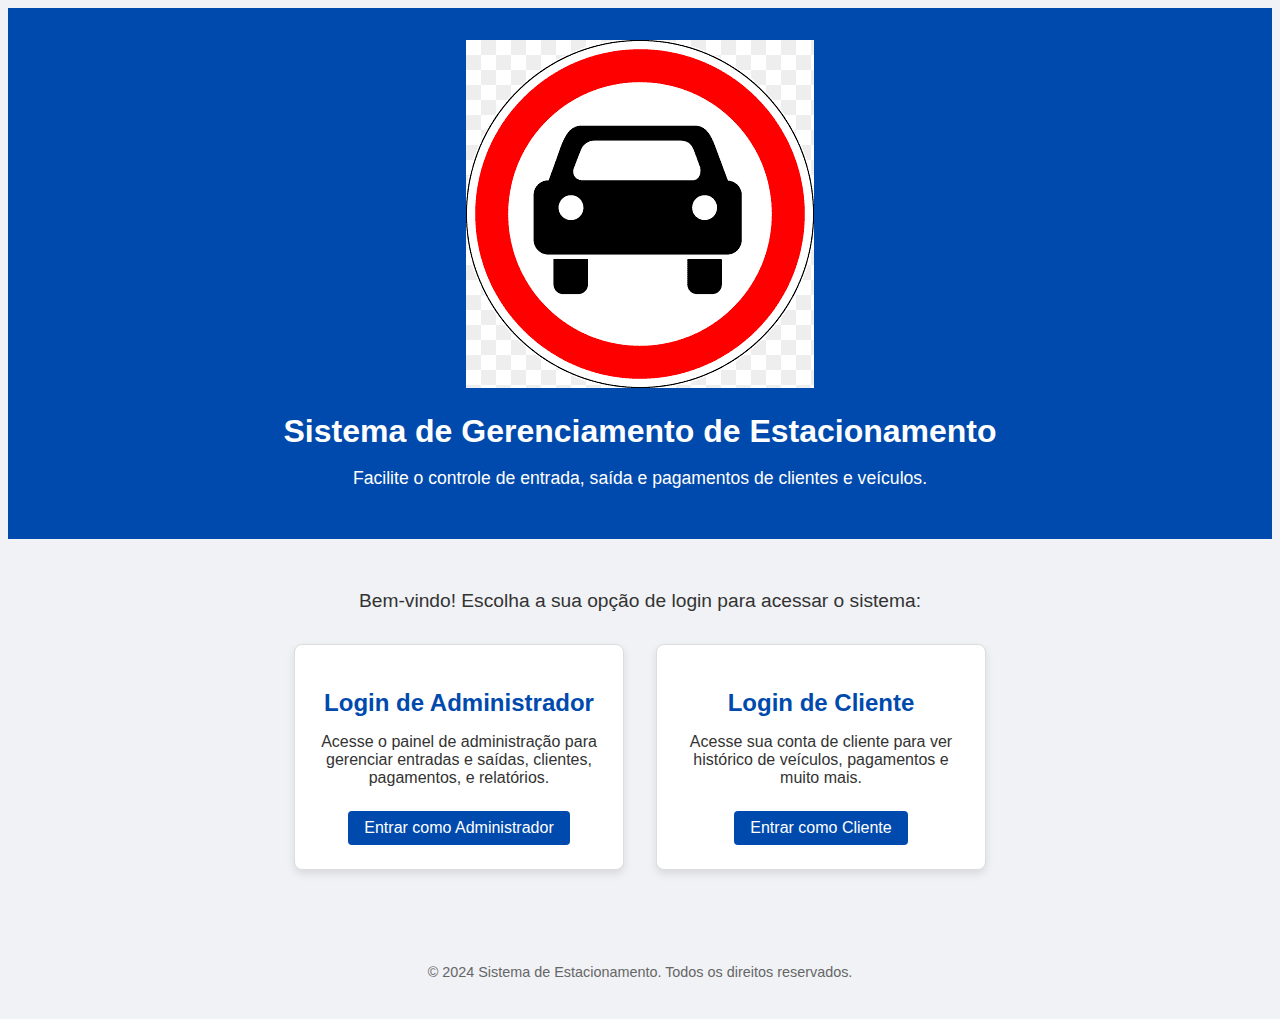
==== index.html @ 13756b70 "Realizado atualização da estrutura do site" ====
<!DOCTYPE html>
<html lang="pt-BR">
<head>
    <meta charset="UTF-8">
    <meta name="viewport" content="width=device-width, initial-scale=1.0">
    <title>Bem-vindo ao Sistema de Estacionamento</title>
    <link rel="stylesheet" href="assets/css/style.css">
</head>
<body>
    <header>
        <div>
            <img src="assets/img/logo.png">
        </div>
        <h1>Sistema de Gerenciamento de Estacionamento</h1>
        <p>Facilite o controle de entrada, saída e pagamentos de clientes e veículos.</p>
    </header>

    <main class="container">
        <section class="intro">
            <p>Bem-vindo! Escolha a sua opção de login para acessar o sistema:</p>
        </section>

        <section class="login-options">
            <div class="login-box">
                <h2>Login de Administrador</h2>
                <p>Acesse o painel de administração para gerenciar entradas e saídas, clientes, pagamentos, e relatórios.</p>
                <a href="pages/login.html" class="btn">Entrar como Administrador</a>
            </div>
            <div class="login-box">
                <h2>Login de Cliente</h2>
                <p>Acesse sua conta de cliente para ver histórico de veículos, pagamentos e muito mais.</p>
                <a href="pages/cliente/login.html" class="btn">Entrar como Cliente</a>
            </div>
        </section>
    </main>

    <footer>
        <p>&copy; 2024 Sistema de Estacionamento. Todos os direitos reservados.</p>
    </footer>
</body>
</html>
---- assets/css/style.css ----
/* Estilos para index.html - Adicione ao style.css ou crie um index.css */

body {
    font-family: Arial, sans-serif;
    background-color: #f0f2f5;
    color: #333;
}

header {
    background-color: #004aad;
    color: white;
    padding: 2rem;
    text-align: center;
}

header h1 {
    font-size: 2rem;
    margin-bottom: 0.5rem;
}

header p {
    font-size: 1.1rem;
}

.container {
    display: flex;
    flex-direction: column;
    align-items: center;
    padding: 2rem 0;
}

.intro p {
    font-size: 1.2rem;
    margin-bottom: 2rem;
}

.login-options {
    display: flex;
    gap: 2rem;
}

.login-box {
    background-color: #ffffff;
    border: 1px solid #ddd;
    padding: 1.5rem;
    border-radius: 8px;
    width: 280px;
    text-align: center;
    box-shadow: 0 4px 8px rgba(0, 0, 0, 0.1);
}

.login-box h2 {
    font-size: 1.5rem;
    color: #004aad;
    margin-bottom: 1rem;
}

.login-box p {
    font-size: 1rem;
    margin-bottom: 1.5rem;
}

.btn {
    display: inline-block;
    padding: 0.5rem 1rem;
    background-color: #004aad;
    color: white;
    text-decoration: none;
    border-radius: 4px;
}

.btn:hover {
    background-color: #00367a;
}

footer {
    background-color: #f0f2f5;
    color: #666;
    text-align: center;
    padding: 1rem;
    margin-top: 2rem;
    font-size: 0.9rem;
}
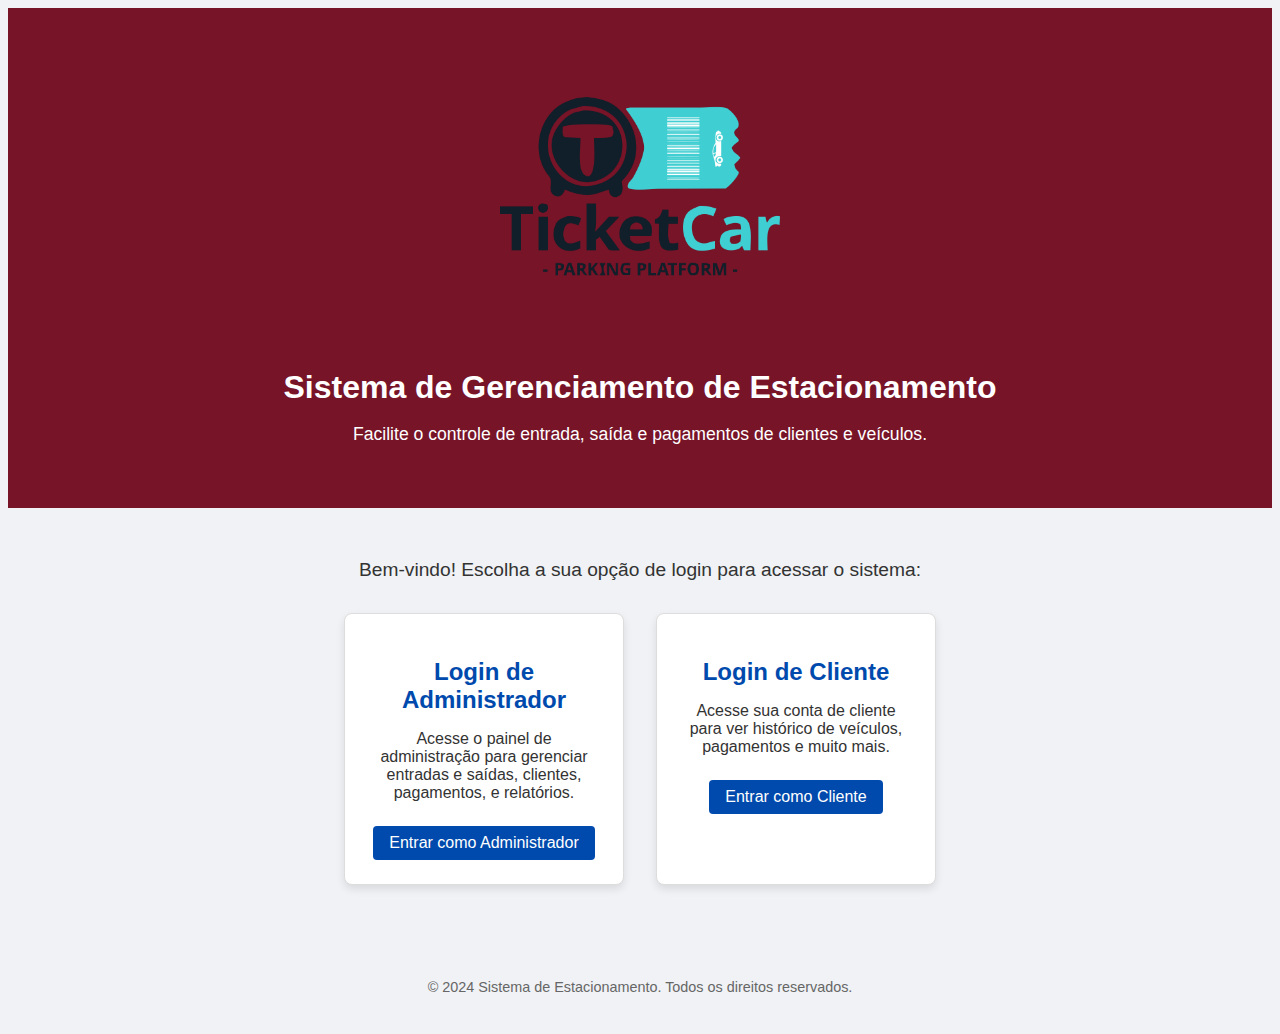
==== commit eaa714cc: "Atualizado pagina responsiva atualizado o header do index e style" ====
--- a/index.html
+++ b/index.html
@@ -8,8 +8,8 @@
 </head>
 <body>
     <header>
-        <div>
-            <img src="assets/img/logo.png">
+        <div class="logo_ticketcar">
+            <img src="assets/img/ticketcar-sem-fundo.png">
         </div>
         <h1>Sistema de Gerenciamento de Estacionamento</h1>
         <p>Facilite o controle de entrada, saída e pagamentos de clientes e veículos.</p>
@@ -38,4 +38,4 @@
         <p>&copy; 2024 Sistema de Estacionamento. Todos os direitos reservados.</p>
     </footer>
 </body>
-</html>
+</html>--- a/assets/css/style.css
+++ b/assets/css/style.css
@@ -1,4 +1,8 @@
 /* Estilos para index.html - Adicione ao style.css ou crie um index.css */
+* {
+    box-sizing: border-box;
+  }
+
 
 body {
     font-family: Arial, sans-serif;
@@ -7,9 +11,11 @@
 }
 
 header {
-    background-color: #004aad;
+    background-color: #771428;
     color: white;
-    padding: 2rem;
+    padding: 1rem;
+    width: 100%;
+    height: 500px;
     text-align: center;
 }
 
@@ -20,6 +26,11 @@
 
 header p {
     font-size: 1.1rem;
+}
+
+header div img{
+     width: 20rem;
+ 
 }
 
 .container {
@@ -81,3 +92,11 @@
     margin-top: 2rem;
     font-size: 0.9rem;
 }
+
+@media screen and (max-width: 1020px){
+    
+    .login-options{
+        flex-direction: column-reverse;
+    }
+}
+
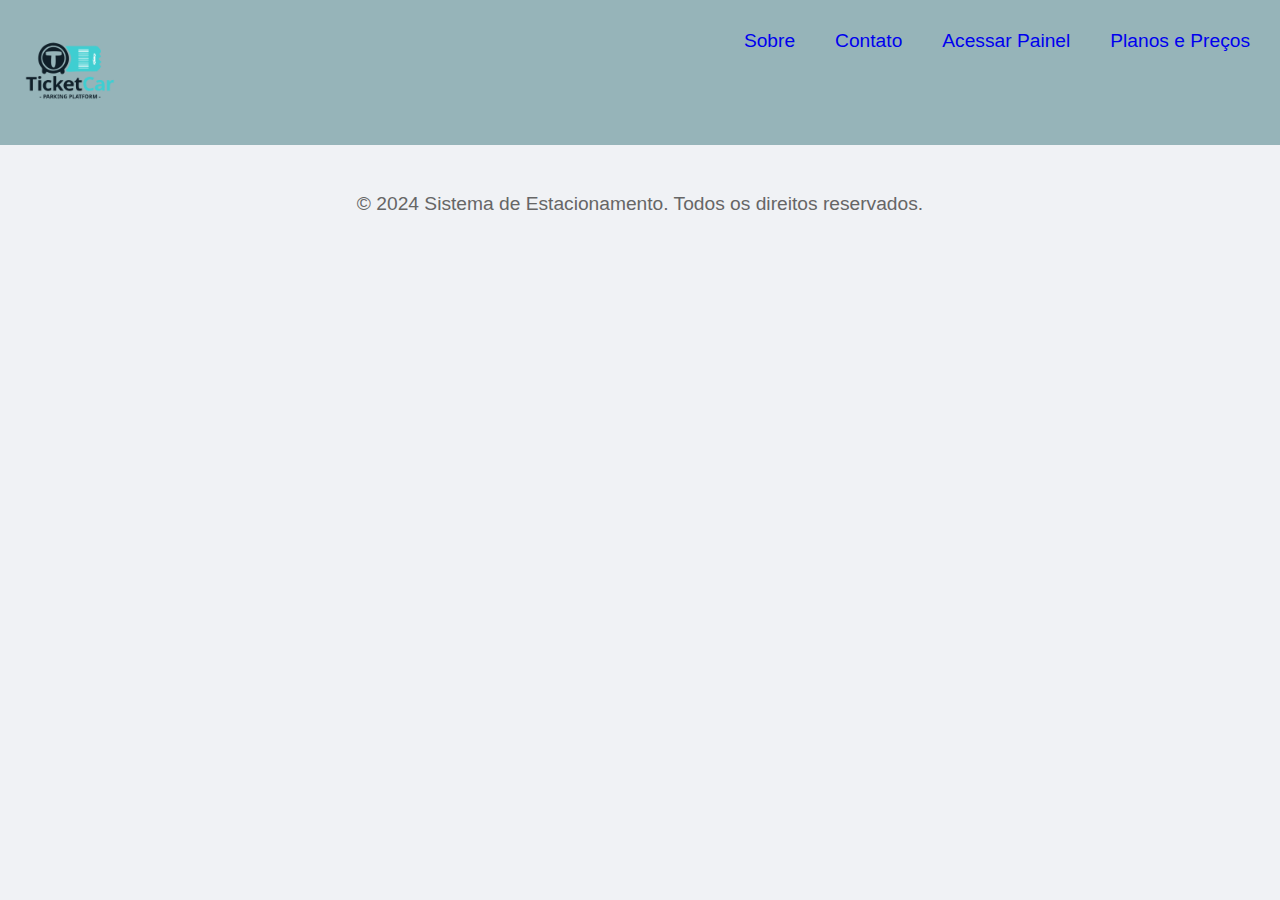
==== commit 2bfc5776: "Adicionado uma pagina principal e modificado o index" ====
--- a/index.html
+++ b/index.html
@@ -4,35 +4,35 @@
     <meta charset="UTF-8">
     <meta name="viewport" content="width=device-width, initial-scale=1.0">
     <title>Bem-vindo ao Sistema de Estacionamento</title>
+    <link rel="icon" type="image/x-icon" href="assets/img/ticketcar-fundo-favicon.ico">
     <link rel="stylesheet" href="assets/css/style.css">
 </head>
 <body>
-    <header>
-        <div class="logo_ticketcar">
-            <img src="assets/img/ticketcar-sem-fundo.png">
-        </div>
-        <h1>Sistema de Gerenciamento de Estacionamento</h1>
-        <p>Facilite o controle de entrada, saída e pagamentos de clientes e veículos.</p>
+    <header class="header">
+        <a href="/">
+            <img class="logo" src="assets/img/ticketcar-sem-fundo.png" alt="Logo do sistema TicketCar">
+        </a>
+        
+        <nav>
+            <ul class="menu">
+                <li><a href="/">Sobre</a>             
+                </li>
+                <li><a href="/">Contato</a>
+                </li>
+                <li><a href="/">Acessar Painel</a>                    
+                </li>
+                <li><a href="/">Planos e Preços</a>                    
+                </li>
+            </ul>
+        </nav>
+     
     </header>
 
-    <main class="container">
-        <section class="intro">
-            <p>Bem-vindo! Escolha a sua opção de login para acessar o sistema:</p>
-        </section>
+    <section>
 
-        <section class="login-options">
-            <div class="login-box">
-                <h2>Login de Administrador</h2>
-                <p>Acesse o painel de administração para gerenciar entradas e saídas, clientes, pagamentos, e relatórios.</p>
-                <a href="pages/login.html" class="btn">Entrar como Administrador</a>
-            </div>
-            <div class="login-box">
-                <h2>Login de Cliente</h2>
-                <p>Acesse sua conta de cliente para ver histórico de veículos, pagamentos e muito mais.</p>
-                <a href="pages/cliente/login.html" class="btn">Entrar como Cliente</a>
-            </div>
-        </section>
-    </main>
+    </section>
+
+    
 
     <footer>
         <p>&copy; 2024 Sistema de Estacionamento. Todos os direitos reservados.</p>
--- a/assets/css/style.css
+++ b/assets/css/style.css
@@ -1,6 +1,16 @@
 /* Estilos para index.html - Adicione ao style.css ou crie um index.css */
 * {
     box-sizing: border-box;
+  }
+  body, ul, li, p{
+    margin: 0px;
+    padding: 0px;
+    list-style: none;
+    font-size: 1.2rem;
+  }
+
+  a{
+    text-decoration: none;
   }
 
 
@@ -10,29 +20,44 @@
     color: #333;
 }
 
-header {
-    background-color: #771428;
-    color: white;
-    padding: 1rem;
-    width: 100%;
-    height: 500px;
+/*Configuração do topo do site */
+.logo{
+    width: 100px;
+    height: auto; /* Mantém a proporção da imagem */
+    
+}
+.header {
+    display: flex;
+    flex-wrap: wrap;
+    justify-content: space-between;
+    padding: 20px;
     text-align: center;
+    grid-template-columns: 41vw 150px;
+    background-color : #96b4b9;
+        
+}
+.menu{
+    display: flex;
+}
+.menu li{
+    margin-left:20px;
+
+}
+.menu li a{
+    display: block;
+    padding: 10px;
+
 }
 
 header h1 {
     font-size: 2rem;
     margin-bottom: 0.5rem;
+    margin-top: -80px;
 }
 
 header p {
     font-size: 1.1rem;
 }
-
-header div img{
-     width: 20rem;
- 
-}
-
 .container {
     display: flex;
     flex-direction: column;
@@ -92,11 +117,3 @@
     margin-top: 2rem;
     font-size: 0.9rem;
 }
-
-@media screen and (max-width: 1020px){
-    
-    .login-options{
-        flex-direction: column-reverse;
-    }
-}
-
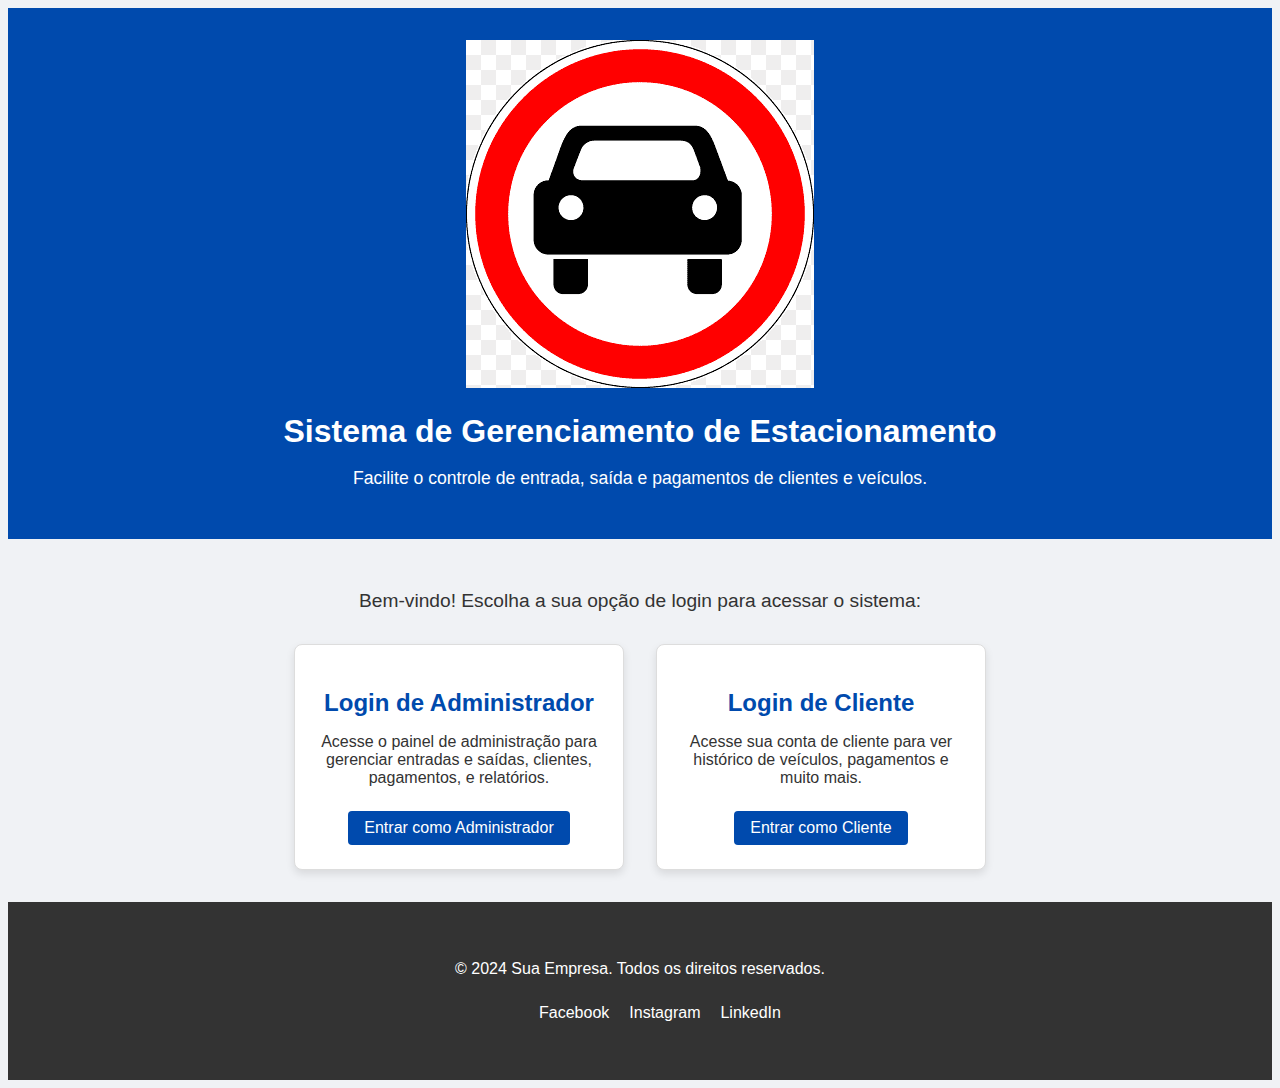
==== commit 56762be6: "Adicionado detalhes no FOOTER FACEBOKK,INSTAGRAM LINKEDIN" ====
--- a/index.html
+++ b/index.html
@@ -4,38 +4,46 @@
     <meta charset="UTF-8">
     <meta name="viewport" content="width=device-width, initial-scale=1.0">
     <title>Bem-vindo ao Sistema de Estacionamento</title>
-    <link rel="icon" type="image/x-icon" href="assets/img/ticketcar-fundo-favicon.ico">
     <link rel="stylesheet" href="assets/css/style.css">
 </head>
 <body>
-    <header class="header">
-        <a href="/">
-            <img class="logo" src="assets/img/ticketcar-sem-fundo.png" alt="Logo do sistema TicketCar">
-        </a>
-        
-        <nav>
-            <ul class="menu">
-                <li><a href="/">Sobre</a>             
-                </li>
-                <li><a href="/">Contato</a>
-                </li>
-                <li><a href="/">Acessar Painel</a>                    
-                </li>
-                <li><a href="/">Planos e Preços</a>                    
-                </li>
-            </ul>
-        </nav>
-     
+    <header>
+        <div>
+            <img src="assets/img/logo.png">
+        </div>
+        <h1>Sistema de Gerenciamento de Estacionamento</h1>
+        <p>Facilite o controle de entrada, saída e pagamentos de clientes e veículos.</p>
     </header>
 
-    <section>
+    <main class="container">
+        <section class="intro">
+            <p>Bem-vindo! Escolha a sua opção de login para acessar o sistema:</p>
+        </section>
 
-    </section>
-
-    
+        <section class="login-options">
+            <div class="login-box">
+                <h2>Login de Administrador</h2>
+                <p>Acesse o painel de administração para gerenciar entradas e saídas, clientes, pagamentos, e relatórios.</p>
+                <a href="pages/login.html" class="btn">Entrar como Administrador</a>
+            </div>
+            <div class="login-box">
+                <h2>Login de Cliente</h2>
+                <p>Acesse sua conta de cliente para ver histórico de veículos, pagamentos e muito mais.</p>
+                <a href="pages/cliente/login.html" class="btn">Entrar como Cliente</a>
+            </div>
+        </section>
+    </main>
 
     <footer>
-        <p>&copy; 2024 Sistema de Estacionamento. Todos os direitos reservados.</p>
+        <div class="container">
+            <p>&copy; 2024 Sua Empresa. Todos os direitos reservados.</p>
+            <ul>
+                <li><a href="#facebook">Facebook</a></li>
+                <li><a href="#instagram">Instagram</a></li>
+                <li><a href="#linkedin">LinkedIn</a></li>
+            </ul>
+        </div>
+
     </footer>
 </body>
-</html>+</html>
--- a/assets/css/style.css
+++ b/assets/css/style.css
@@ -1,18 +1,4 @@
 /* Estilos para index.html - Adicione ao style.css ou crie um index.css */
-* {
-    box-sizing: border-box;
-  }
-  body, ul, li, p{
-    margin: 0px;
-    padding: 0px;
-    list-style: none;
-    font-size: 1.2rem;
-  }
-
-  a{
-    text-decoration: none;
-  }
-
 
 body {
     font-family: Arial, sans-serif;
@@ -20,44 +6,22 @@
     color: #333;
 }
 
-/*Configuração do topo do site */
-.logo{
-    width: 100px;
-    height: auto; /* Mantém a proporção da imagem */
-    
-}
-.header {
-    display: flex;
-    flex-wrap: wrap;
-    justify-content: space-between;
-    padding: 20px;
+header {
+    background-color: #004aad;
+    color: white;
+    padding: 2rem;
     text-align: center;
-    grid-template-columns: 41vw 150px;
-    background-color : #96b4b9;
-        
-}
-.menu{
-    display: flex;
-}
-.menu li{
-    margin-left:20px;
-
-}
-.menu li a{
-    display: block;
-    padding: 10px;
-
 }
 
 header h1 {
     font-size: 2rem;
     margin-bottom: 0.5rem;
-    margin-top: -80px;
 }
 
 header p {
     font-size: 1.1rem;
 }
+
 .container {
     display: flex;
     flex-direction: column;
@@ -109,11 +73,25 @@
     background-color: #00367a;
 }
 
+/* Rodapé */
 footer {
-    background-color: #f0f2f5;
-    color: #666;
+    background-color: #333;
+    color: #fff;
+    padding: 10px 0;
     text-align: center;
-    padding: 1rem;
-    margin-top: 2rem;
-    font-size: 0.9rem;
 }
+footer ul {
+    list-style: none;
+    display: flex;
+    justify-content: center;
+    margin-top: 10px;
+}
+footer ul li {
+    margin: 0 10px;
+}
+footer ul li a {
+    color: #fff;
+    text-decoration: none;
+}
+
+/* Final Rodapé */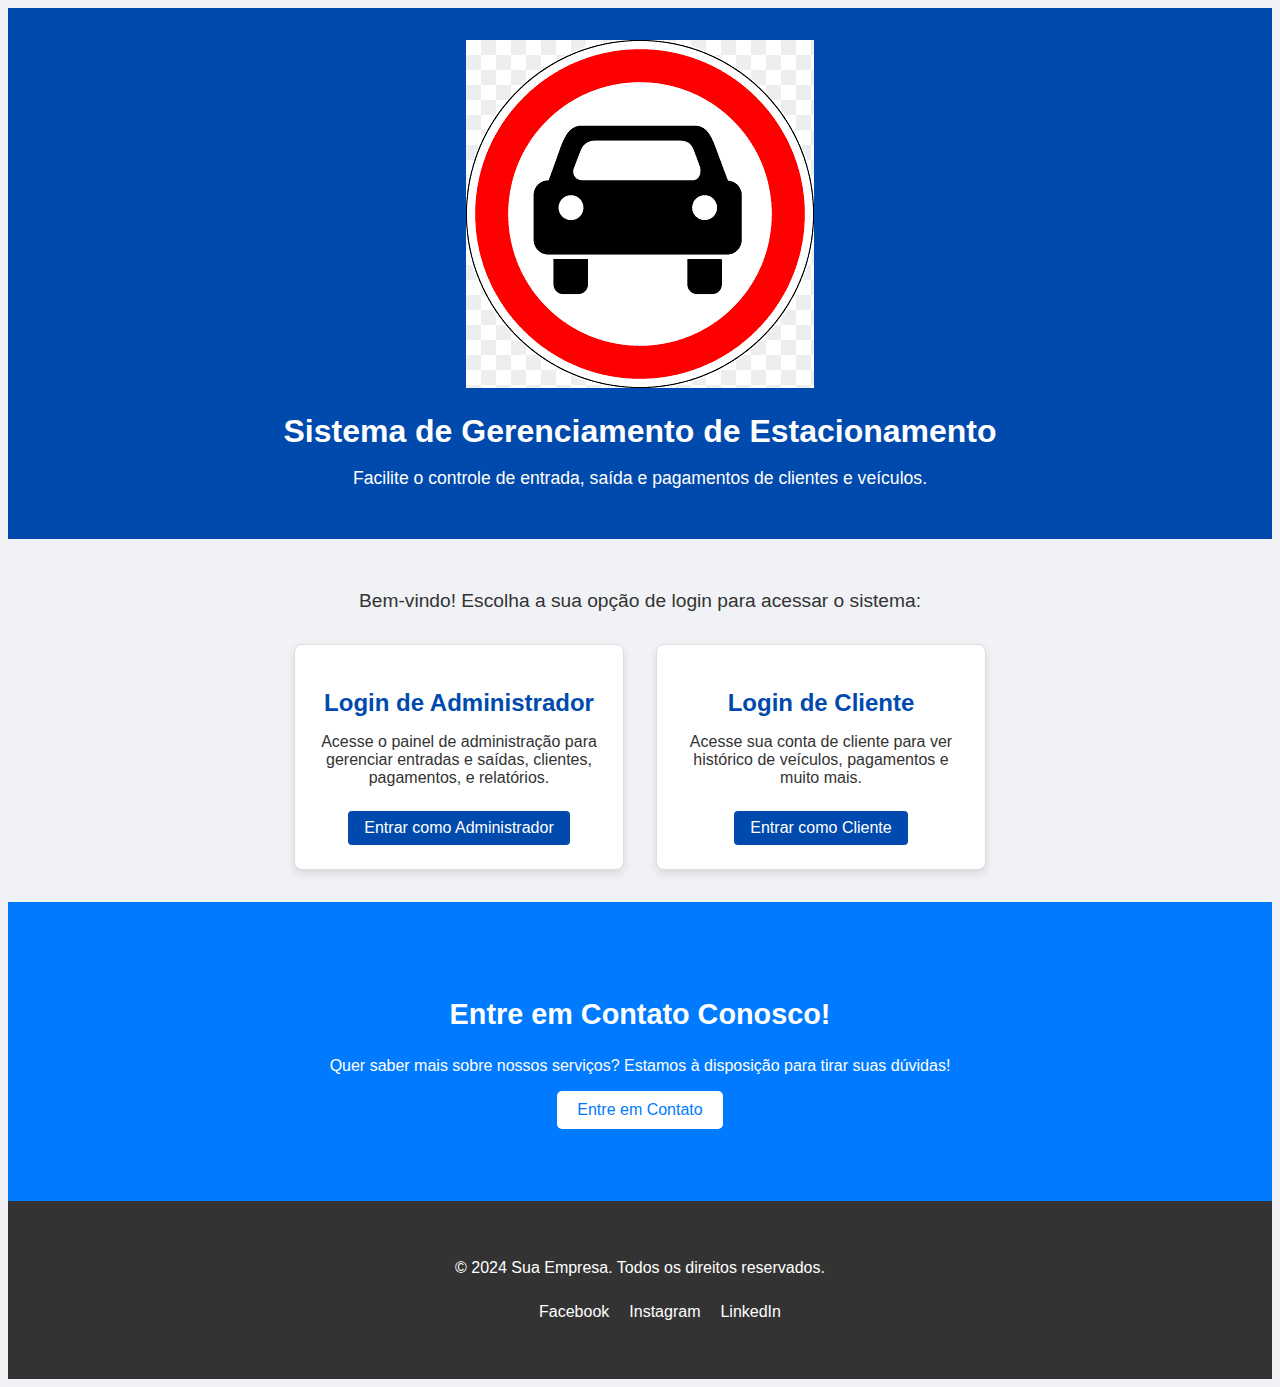
==== commit 0bc2c46c: "Adicionando o CTA" ====
--- a/index.html
+++ b/index.html
@@ -32,7 +32,16 @@
                 <a href="pages/cliente/login.html" class="btn">Entrar como Cliente</a>
             </div>
         </section>
+        <!-- Seção de Chamada para Ação -->
+ 
     </main>
+    <section id="cta" class="cta">
+        <div class="container">
+            <h2>Entre em Contato Conosco!</h2>
+            <p>Quer saber mais sobre nossos serviços? Estamos à disposição para tirar suas dúvidas!</p>
+            <a href="#" class="btn-secondary">Entre em Contato</a>
+        </div>
+    </section>
 
     <footer>
         <div class="container">
--- a/assets/css/style.css
+++ b/assets/css/style.css
@@ -72,6 +72,24 @@
 .btn:hover {
     background-color: #00367a;
 }
+/* Seção CTA */
+.cta {
+    background-color: #007bff;
+    color: #fff;
+    padding: 40px 20px;
+    text-align: center;
+}
+.cta h2 {
+    font-size: 1.8em;
+    margin-bottom: 10px;
+}
+.btn-secondary {
+    padding: 10px 20px;
+    color: #007bff;
+    background: #fff;
+    text-decoration: none;
+    border-radius: 5px;
+}
 
 /* Rodapé */
 footer {
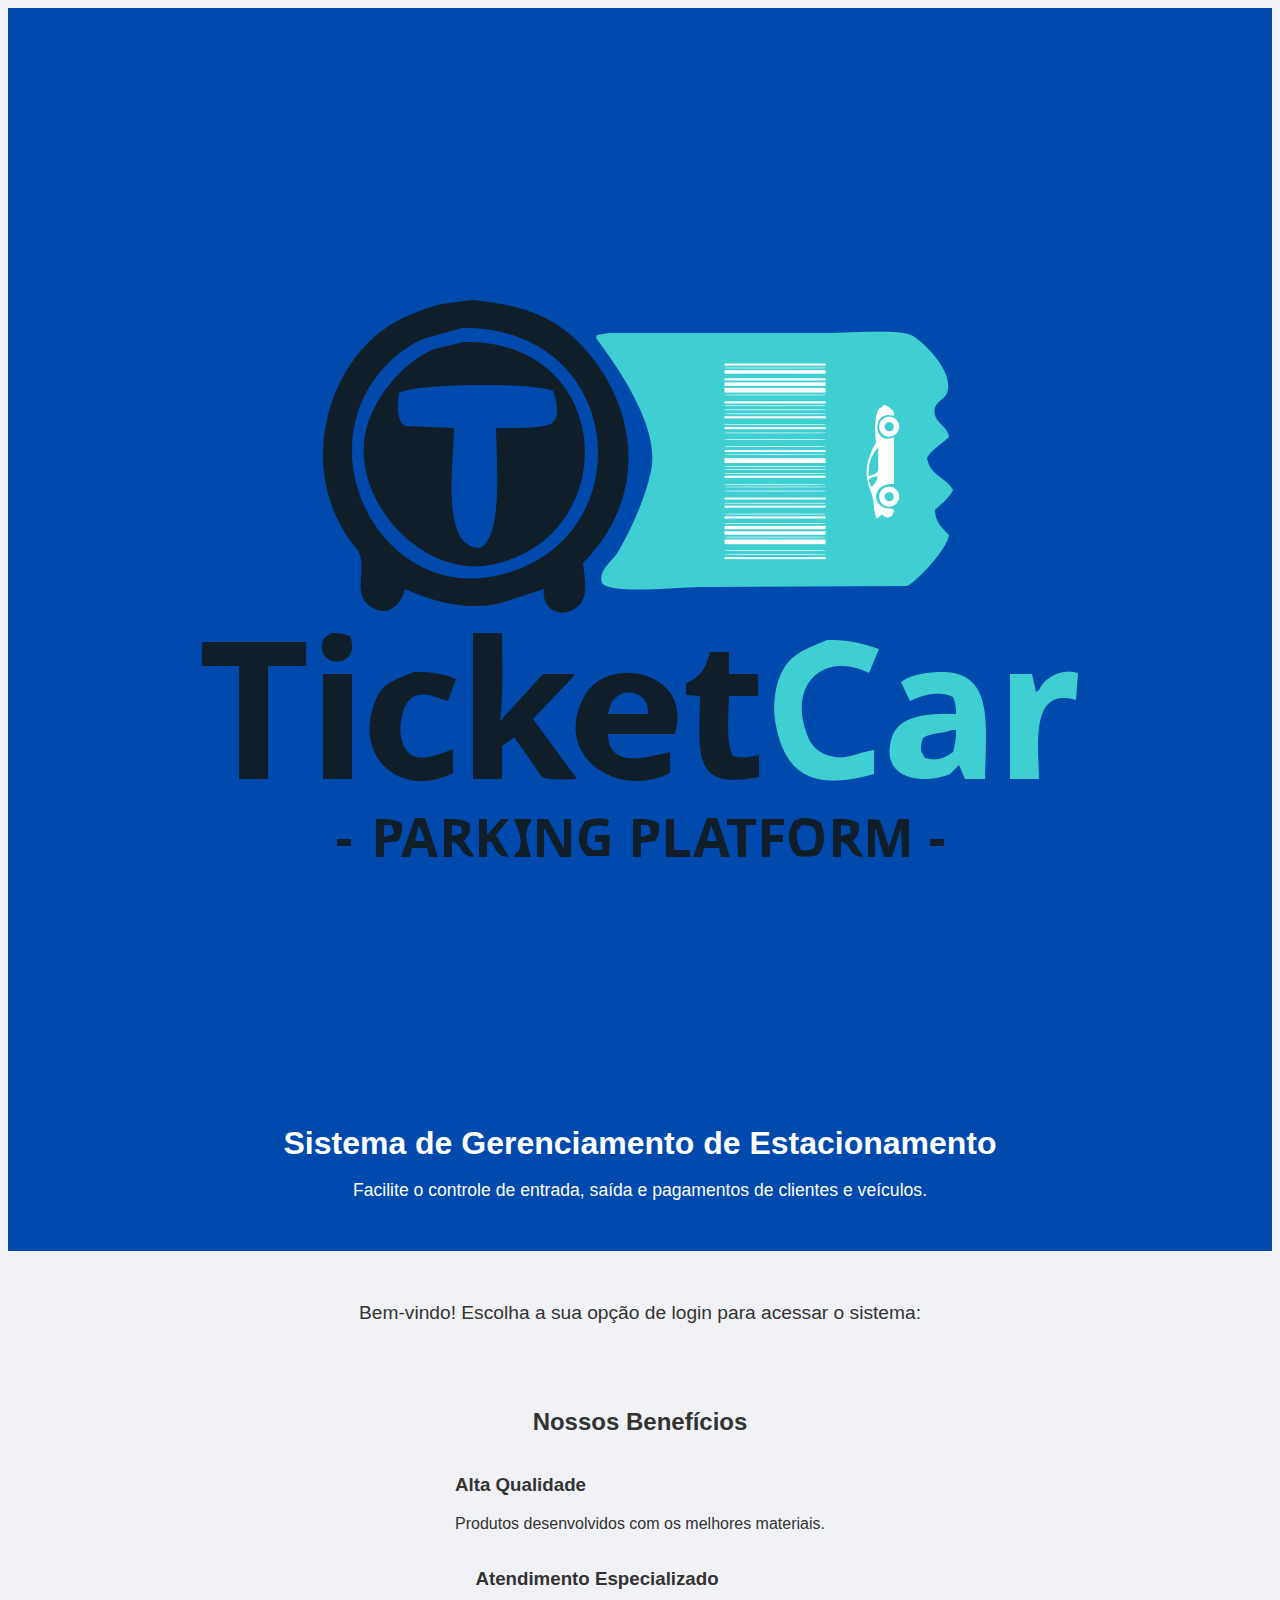
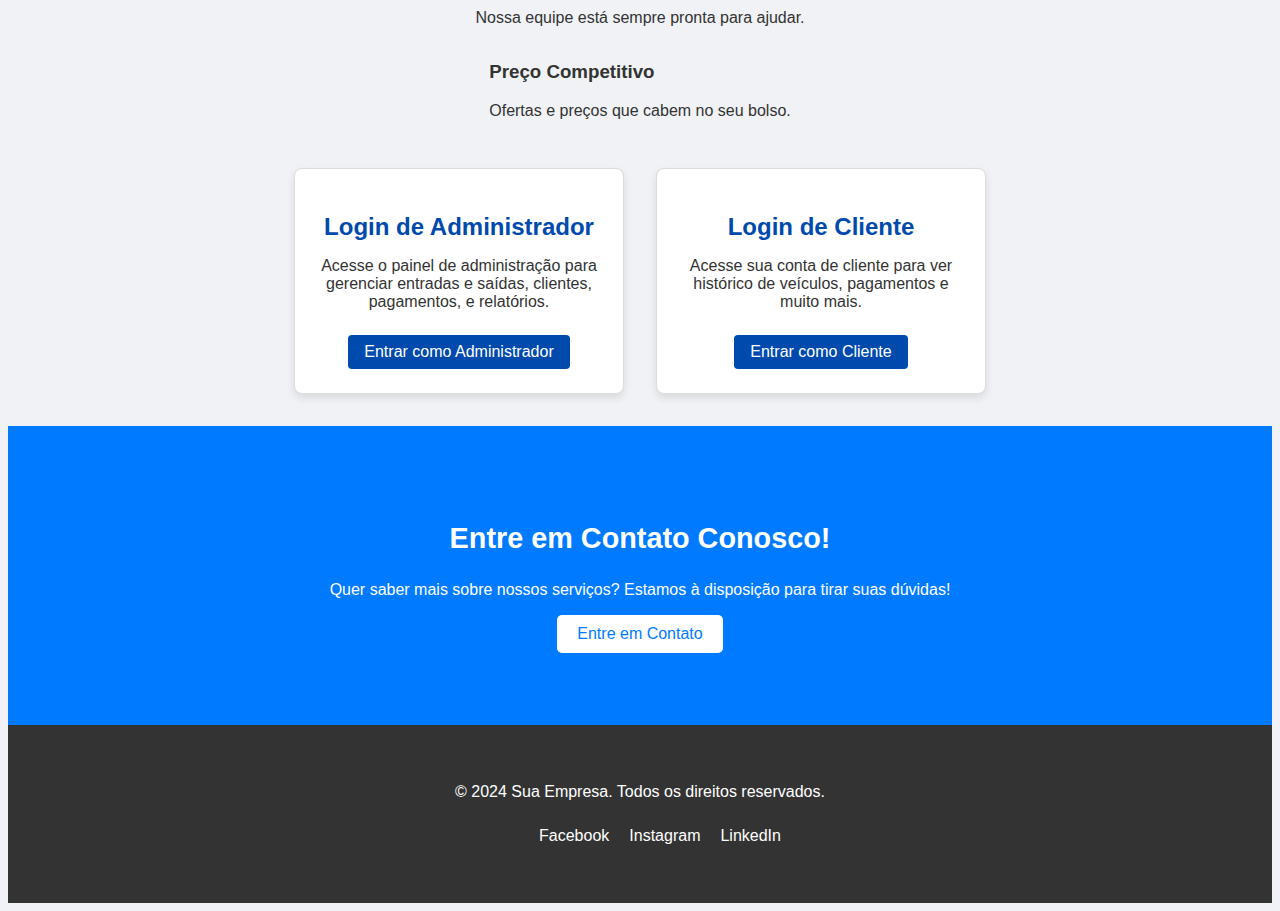
==== commit ba2ec77d: "Adicionando mudança das cores conforme a paleta de cores do ticketcar" ====
--- a/index.html
+++ b/index.html
@@ -8,8 +8,8 @@
 </head>
 <body>
     <header>
-        <div>
-            <img src="assets/img/logo.png">
+        <div class="container">
+            <img  class="logo-ticketcar" src="assets/img/ticketcar-sem-fundo.png">
         </div>
         <h1>Sistema de Gerenciamento de Estacionamento</h1>
         <p>Facilite o controle de entrada, saída e pagamentos de clientes e veículos.</p>
@@ -19,6 +19,25 @@
         <section class="intro">
             <p>Bem-vindo! Escolha a sua opção de login para acessar o sistema:</p>
         </section>
+
+        <!-- Seção de Benefícios ou Recursos -->
+    <section id="benefits" class="benefits">
+        <div class="container">
+            <h2>Nossos Benefícios</h2>
+            <div class="benefit-item">
+                <h3>Alta Qualidade</h3>
+                <p>Produtos desenvolvidos com os melhores materiais.</p>
+            </div>
+            <div class="benefit-item">
+                <h3>Atendimento Especializado</h3>
+                <p>Nossa equipe está sempre pronta para ajudar.</p>
+            </div>
+            <div class="benefit-item">
+                <h3>Preço Competitivo</h3>
+                <p>Ofertas e preços que cabem no seu bolso.</p>
+            </div>
+        </div>
+    </section>
 
         <section class="login-options">
             <div class="login-box">
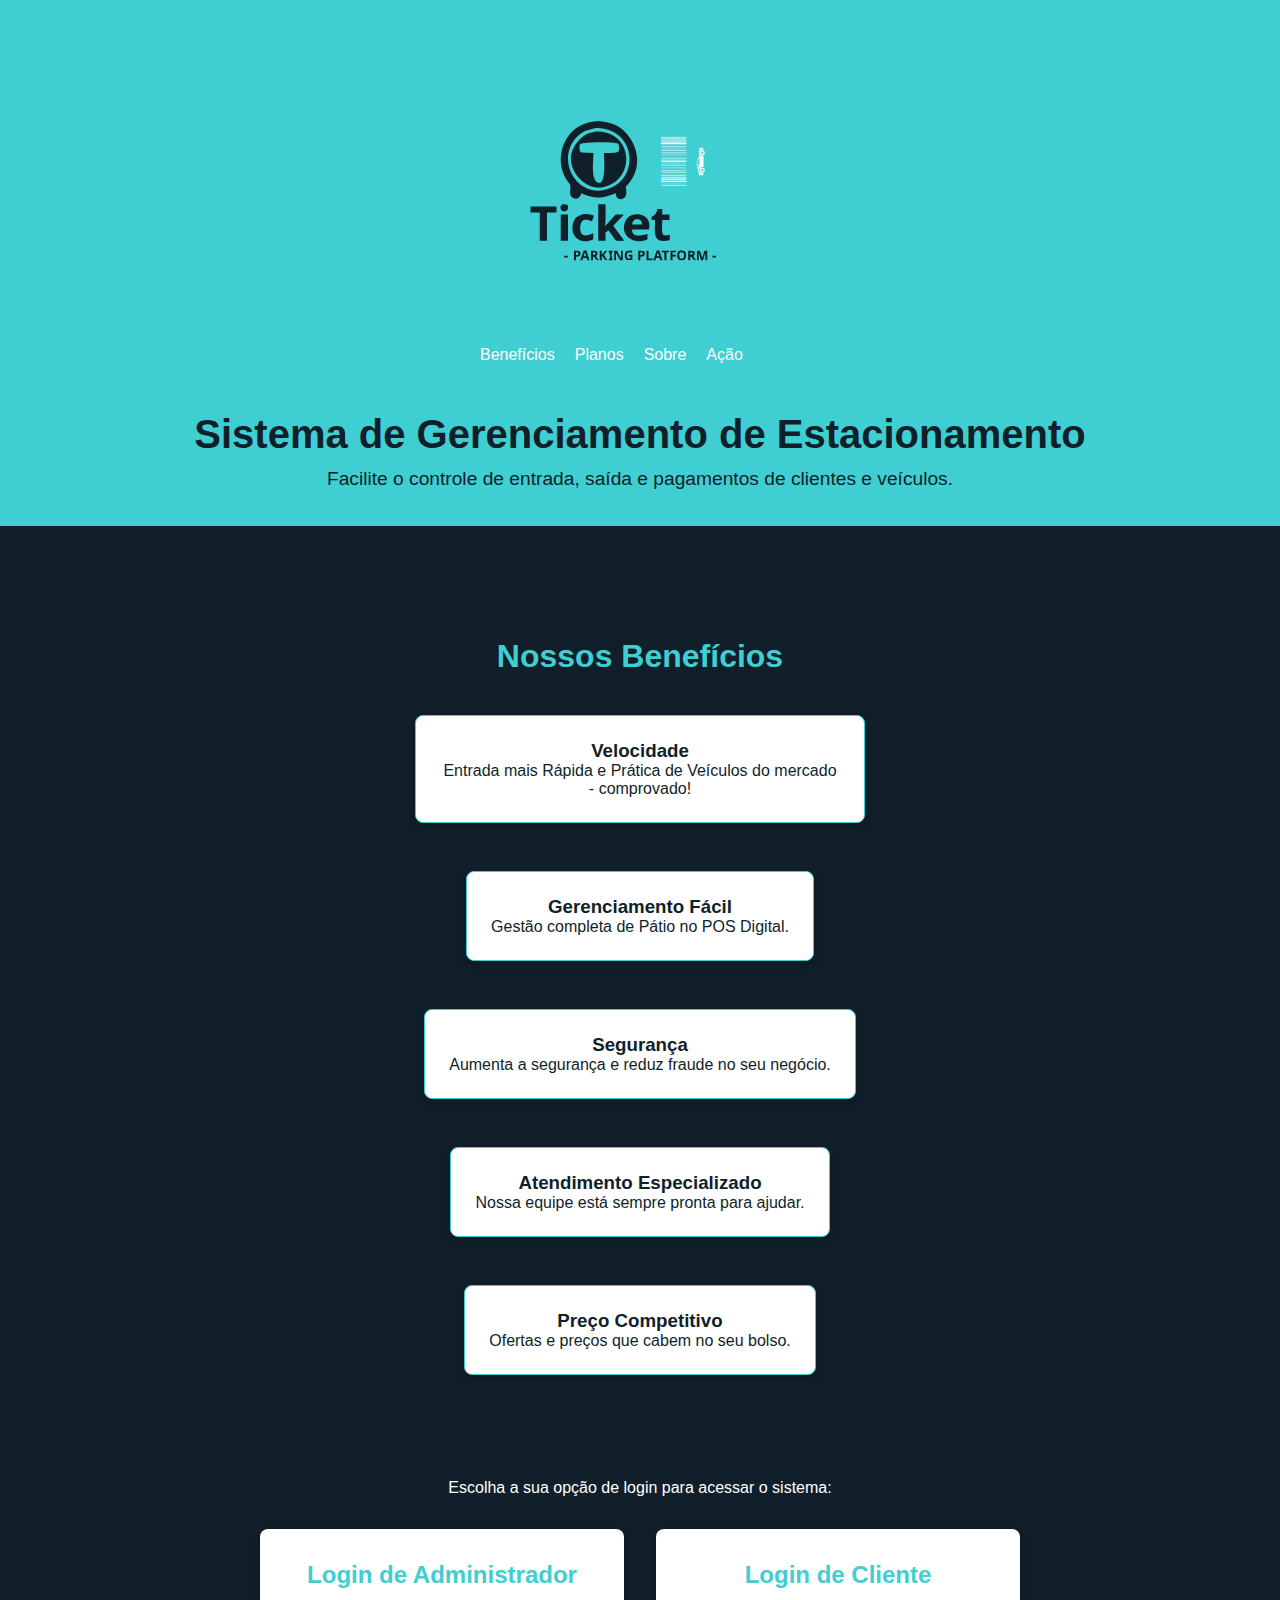
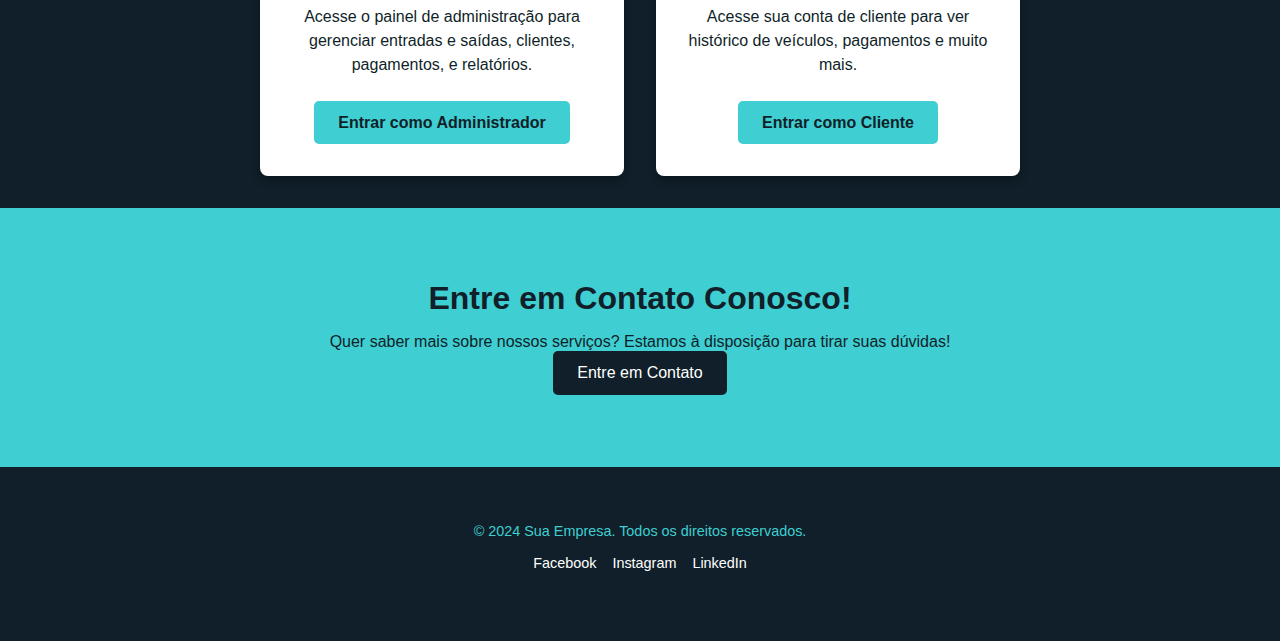
==== commit ea87ccd2: "Adicionando adicionando a sessão galeria, irei ajustar com JS" ====
--- a/index.html
+++ b/index.html
@@ -10,23 +10,36 @@
     <header>
         <div class="container">
             <img  class="logo-ticketcar" src="assets/img/ticketcar-sem-fundo.png">
+            <nav class="menu-acao">
+                <ul>
+                    <li><a href="#benefits">Benefícios</a></li>
+                    <li><a href="#planos">Planos</a></li>
+                    <li><a href="#about">Sobre</a></li>
+                    <li><a href="#cta">Ação</a></li>
+                </ul>
+            </nav>
         </div>
         <h1>Sistema de Gerenciamento de Estacionamento</h1>
         <p>Facilite o controle de entrada, saída e pagamentos de clientes e veículos.</p>
     </header>
 
-    <main class="container">
-        <section class="intro">
-            <p>Bem-vindo! Escolha a sua opção de login para acessar o sistema:</p>
-        </section>
+    <main class="container">    
 
         <!-- Seção de Benefícios ou Recursos -->
     <section id="benefits" class="benefits">
         <div class="container">
             <h2>Nossos Benefícios</h2>
             <div class="benefit-item">
-                <h3>Alta Qualidade</h3>
-                <p>Produtos desenvolvidos com os melhores materiais.</p>
+                <h3>Velocidade</h3>
+                <p>Entrada mais Rápida e Prática de Veículos do mercado - comprovado!</p>
+            </div>
+            <div class="benefit-item">
+                <h3>Gerenciamento Fácil</h3>
+                <p>Gestão completa de Pátio no POS Digital.</p>
+            </div>
+            <div class="benefit-item">
+                <h3>Segurança</h3>
+                <p>Aumenta a segurança e reduz fraude no seu negócio.</p>
             </div>
             <div class="benefit-item">
                 <h3>Atendimento Especializado</h3>
@@ -39,6 +52,33 @@
         </div>
     </section>
 
+    <section id="planos" class="planos">
+        <div class="galeria-planos">
+             <!-- Full-width images with number text -->
+  <div class="mySlides">
+    <div class="numbertext">1 / 6</div>
+      <img src="assets/img/mensalidade-um.png" style="width:100%">
+  </div>
+
+  <div class="mySlides">
+    <div class="numbertext">2 / 6</div>
+      <img src="public/img_5terre_wide.jpg" style="width:100%">
+  </div>
+
+  <div class="mySlides">
+    <div class="numbertext">3 / 6</div>
+      <img src="public/img_mountains_wide.jpg" style="width:100%">
+  </div>
+
+
+        </div>
+
+
+    </section>
+
+    <section class="intro">
+        <p>Escolha a sua opção de login para acessar o sistema:</p>
+    </section>
         <section class="login-options">
             <div class="login-box">
                 <h2>Login de Administrador</h2>
--- a/assets/css/style.css
+++ b/assets/css/style.css
@@ -1,115 +1,220 @@
-/* Estilos para index.html - Adicione ao style.css ou crie um index.css */
-
+/* Estilo Geral */
 body {
-    font-family: Arial, sans-serif;
-    background-color: #f0f2f5;
-    color: #333;
-}
-
+    font-family: 'Arial', sans-serif;
+    margin: 0;
+    padding: 0;
+    background-color: #101F29; /* Fundo principal */
+    color: #FFFFFF; /* Texto padrão */
+}
+
+h1, h2, h3, p {
+    margin: 0;
+    padding: 0;
+}
+
+/* Cabeçalho */
 header {
-    background-color: #004aad;
-    color: white;
-    padding: 2rem;
-    text-align: center;
+    background-color: #3FCED1; /* Fundo Turquesa */
+    text-align: center;
+    padding: 2rem 1rem;
+}
+
+header .logo-ticketcar {
+    max-width: 250px; /* Define um tamanho adequado para a logo */
+    margin-bottom: 1rem;
 }
 
 header h1 {
-    font-size: 2rem;
+    color: #101F29; /* Títulos escuros para contraste */
+    font-size: 2.5rem;
     margin-bottom: 0.5rem;
 }
 
 header p {
-    font-size: 1.1rem;
-}
-
+    font-size: 1.2rem;
+    line-height: 1.5;
+    color: #101F29; /* Texto escuro no cabeçalho */
+}
+header nav ul {
+    list-style: none;
+    display: flex;
+    width: 400px;
+}
+header nav ul li {
+    margin-left: 20px;
+}
+header nav ul li a {
+    color: #fff;
+    text-decoration: none;
+}
+
+/* Seção Central */
 .container {
+    max-width: 1200px;
+    margin: 0 auto;
+    padding: 2rem 1rem;
     display: flex;
     flex-direction: column;
     align-items: center;
-    padding: 2rem 0;
-}
-
-.intro p {
-    font-size: 1.2rem;
-    margin-bottom: 2rem;
-}
-
+}
+
+/* Opções de Login */
 .login-options {
     display: flex;
     gap: 2rem;
+    justify-content: center;
+    flex-wrap: wrap;
+    margin-top: 2rem;
 }
 
 .login-box {
-    background-color: #ffffff;
-    border: 1px solid #ddd;
-    padding: 1.5rem;
+    background-color: #FFFFFF; /* Caixa branca */
+    color: #101F29; /* Texto escuro */
     border-radius: 8px;
-    width: 280px;
-    text-align: center;
-    box-shadow: 0 4px 8px rgba(0, 0, 0, 0.1);
+    padding: 2rem;
+    width: 300px;
+    text-align: center;
+    box-shadow: 0 4px 10px rgba(0, 0, 0, 0.3);
+    transition: transform 0.3s ease, box-shadow 0.3s ease;
+}
+
+.login-box:hover {
+    transform: scale(1.03);
+    box-shadow: 0 6px 14px rgba(0, 0, 0, 0.4);
 }
 
 .login-box h2 {
     font-size: 1.5rem;
-    color: #004aad;
+    color: #3FCED1; /* Destaque */
     margin-bottom: 1rem;
 }
 
 .login-box p {
     font-size: 1rem;
+    line-height: 1.5;
     margin-bottom: 1.5rem;
 }
 
+/* Botões */
 .btn {
     display: inline-block;
-    padding: 0.5rem 1rem;
-    background-color: #004aad;
-    color: white;
-    text-decoration: none;
-    border-radius: 4px;
+    padding: 0.8rem 1.5rem;
+    background-color: #3FCED1; /* Botão destacado */
+    color: #101F29; /* Texto escuro no botão */
+    text-decoration: none;
+    font-weight: bold;
+    border-radius: 5px;
+    transition: background-color 0.3s ease, transform 0.3s ease;
 }
 
 .btn:hover {
-    background-color: #00367a;
-}
-/* Seção CTA */
+    background-color: #2BA3A4; /* Tom mais escuro no hover */
+    transform: scale(1.05);
+}
+
+/* Benefícios */
+.benefits {
+    background-color: #101F29; /* Fundo escuro */
+    text-align: center;
+    padding: 3rem 1rem;
+}
+
+.benefits h2 {
+    color: #3FCED1;
+    font-size: 2rem;
+    margin-bottom: 1rem;
+}
+
+.benefit-item {
+    margin: 1.5rem auto;
+    padding: 1.5rem;
+    max-width: 400px;
+    border: 1px solid #3FCED1; /* Destaque */
+    border-radius: 8px;
+    background-color: #FFFFFF; /* Fundo branco para contraste */
+    color: #101F29;
+    box-shadow: 0 4px 8px rgba(0, 0, 0, 0.2);
+}
+
+/* CTA */
 .cta {
-    background-color: #007bff;
-    color: #fff;
-    padding: 40px 20px;
-    text-align: center;
-}
+    background-color: #3FCED1;
+    color: #101F29;
+    text-align: center;
+    padding: 2.5rem 1rem;
+}
+
 .cta h2 {
-    font-size: 1.8em;
-    margin-bottom: 10px;
-}
+    font-size: 2rem;
+    margin-bottom: 1rem;
+}
+
 .btn-secondary {
-    padding: 10px 20px;
-    color: #007bff;
-    background: #fff;
-    text-decoration: none;
+    background-color: #101F29; /* Fundo escuro */
+    color: #FFFFFF; /* Texto claro */
+    padding: 0.8rem 1.5rem;
     border-radius: 5px;
+    text-decoration: none;
+    transition: background-color 0.3s ease, transform 0.3s ease;
+}
+
+.btn-secondary:hover {
+    background-color: #2BA3A4;
 }
 
 /* Rodapé */
 footer {
-    background-color: #333;
-    color: #fff;
-    padding: 10px 0;
-    text-align: center;
-}
+    background-color: #101F29; /* Fundo escuro */
+    text-align: center;
+    padding: 1.5rem 1rem;
+    font-size: 0.9rem;
+    color: #3FCED1; /* Destaque */
+}
+
 footer ul {
     list-style: none;
+    padding: 0;
     display: flex;
     justify-content: center;
-    margin-top: 10px;
-}
-footer ul li {
-    margin: 0 10px;
-}
+    gap: 1rem;
+    margin-top: 1rem;
+}
+
 footer ul li a {
-    color: #fff;
-    text-decoration: none;
-}
-
-/* Final Rodapé */+    color: #FFFFFF;
+    text-decoration: none;
+    transition: color 0.3s ease;
+}
+
+footer ul li a:hover {
+    color: #3FCED1;
+}
+
+.galeria{
+    position: relative;
+    padding: 0; 
+}
+.mySlides{
+    display: none;
+}
+
+
+@media (max-width: 768px) {
+    .login-options {
+        flex-direction: column;
+        align-items: center;
+    }
+    .login-box {
+        width: 100%;
+        max-width: 90%;
+    }
+    header {
+        padding: 1.5rem;
+    }
+    header h1 {
+        font-size: 1.8rem;
+    }
+    header p {
+        font-size: 1rem;
+    }
+}
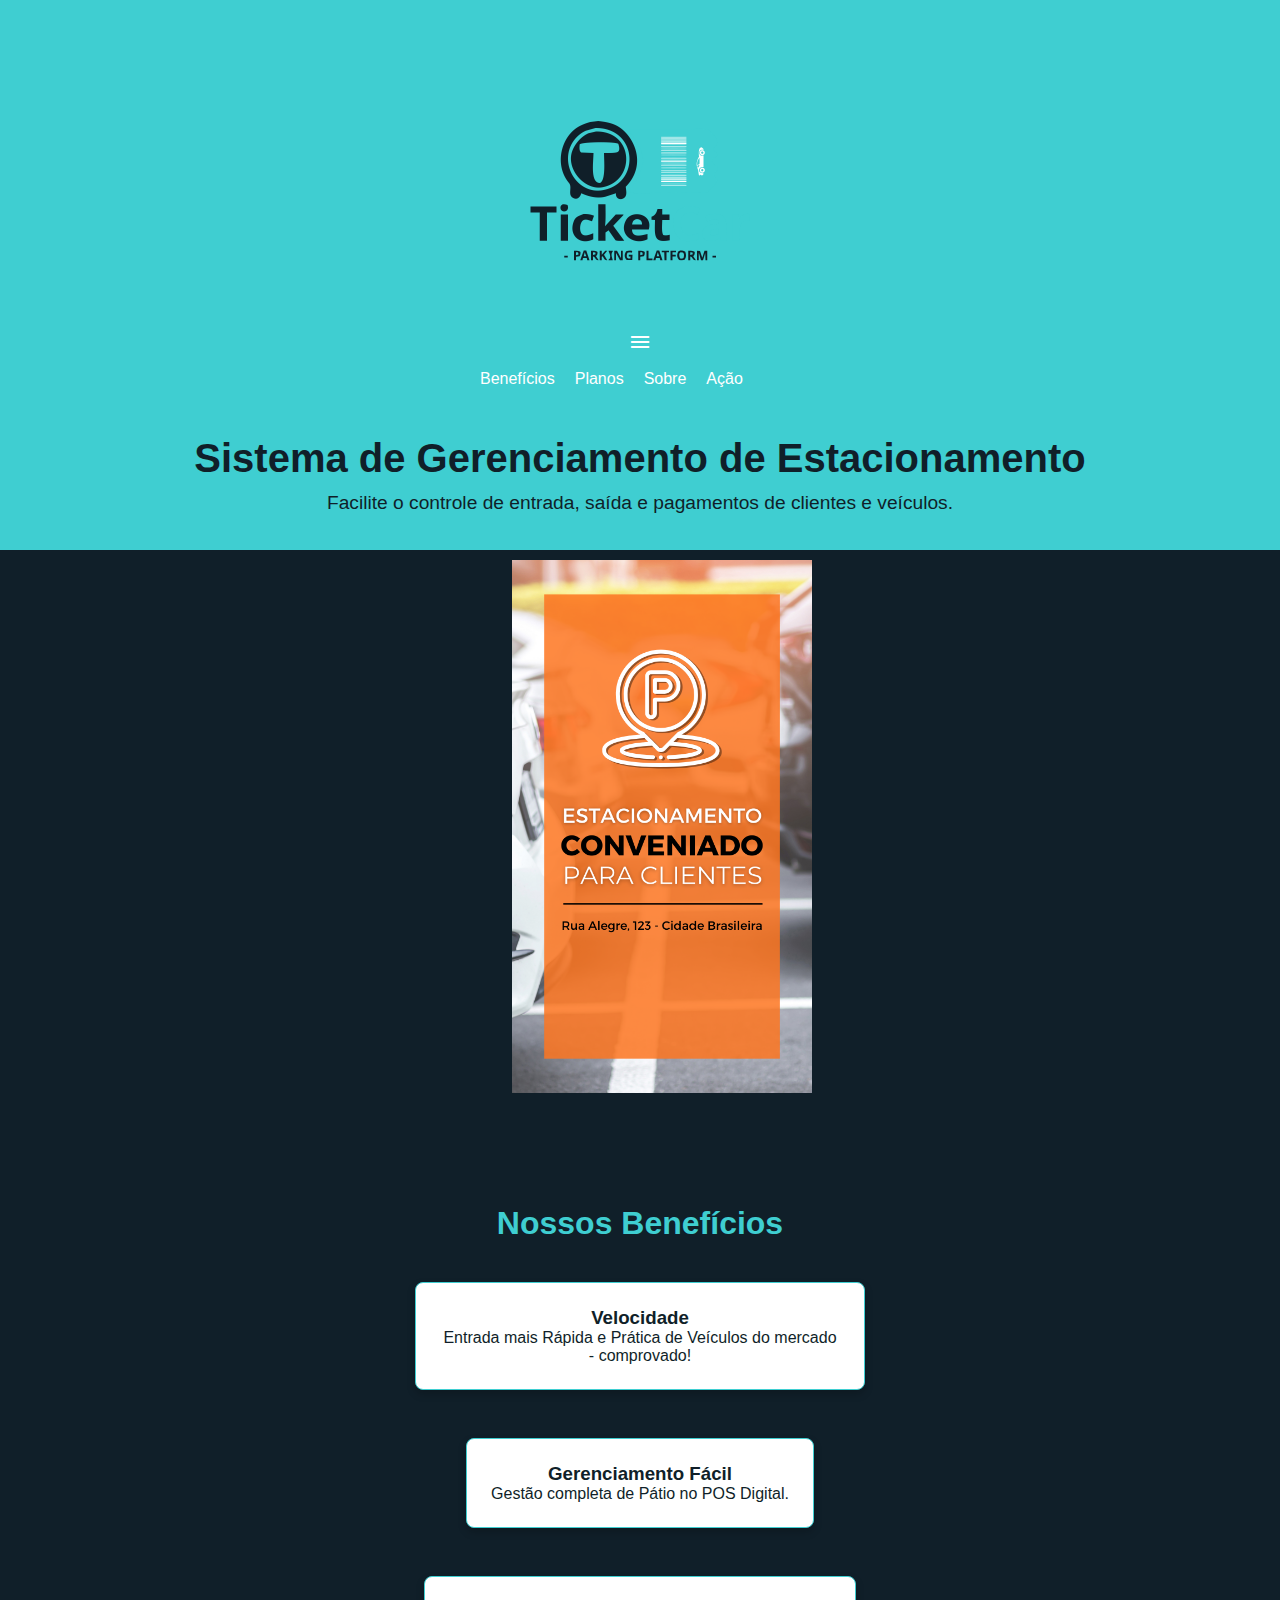
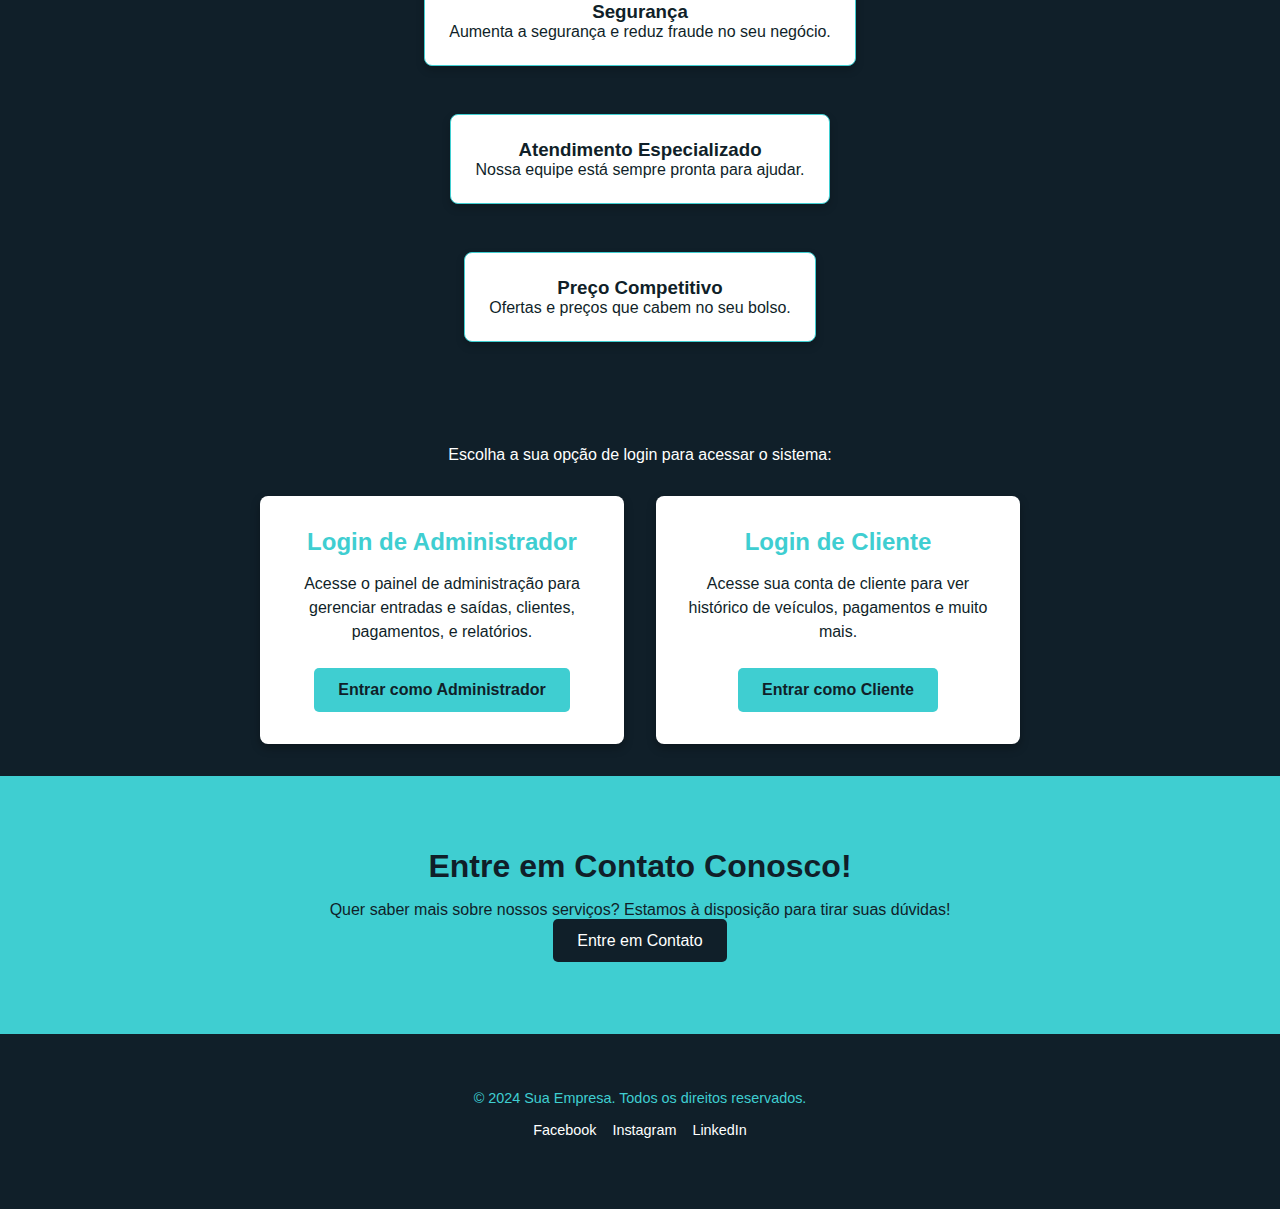
==== commit ec7a3494: "Slider show funcionando" ====
--- a/index.html
+++ b/index.html
@@ -4,12 +4,19 @@
     <meta charset="UTF-8">
     <meta name="viewport" content="width=device-width, initial-scale=1.0">
     <title>Bem-vindo ao Sistema de Estacionamento</title>
+    <link rel="stylesheet" href="https://fonts.googleapis.com/css2?family=Material+Symbols+Outlined:opsz,wght,FILL,GRAD@20..48,100..700,0..1,-50..200&icon_names=menu" />
     <link rel="stylesheet" href="assets/css/style.css">
+    <link rel="stylesheet" href="assets/css/slideshow.css">
+    <script src="assets/js/slideshow.js" defer></script>
+
 </head>
 <body>
     <header>
         <div class="container">
             <img  class="logo-ticketcar" src="assets/img/ticketcar-sem-fundo.png">
+            <span id="menu" class="material-symbols-outlined">
+                menu
+                </span>
             <nav class="menu-acao">
                 <ul>
                     <li><a href="#benefits">Benefícios</a></li>
@@ -23,7 +30,14 @@
         <p>Facilite o controle de entrada, saída e pagamentos de clientes e veículos.</p>
     </header>
 
-    <main class="container">    
+    <!-- Banner -->
+    <div class="banner">
+        <img class="mySlides cruzeiro-wallpaper" src="assets/img/plano1.png" style="width:100%">
+        <img class="mySlides cruzeiro-wallpaper" src="assets/img/plano2.png" style="width:100%">
+        <img class="mySlides cruzeiro-wallpaper" src="assets/img/plano3.png" style="width:100%">
+    </div>
+  
+     <main class="container">    
 
         <!-- Seção de Benefícios ou Recursos -->
     <section id="benefits" class="benefits">
@@ -52,30 +66,6 @@
         </div>
     </section>
 
-    <section id="planos" class="planos">
-        <div class="galeria-planos">
-             <!-- Full-width images with number text -->
-  <div class="mySlides">
-    <div class="numbertext">1 / 6</div>
-      <img src="assets/img/mensalidade-um.png" style="width:100%">
-  </div>
-
-  <div class="mySlides">
-    <div class="numbertext">2 / 6</div>
-      <img src="public/img_5terre_wide.jpg" style="width:100%">
-  </div>
-
-  <div class="mySlides">
-    <div class="numbertext">3 / 6</div>
-      <img src="public/img_mountains_wide.jpg" style="width:100%">
-  </div>
-
-
-        </div>
-
-
-    </section>
-
     <section class="intro">
         <p>Escolha a sua opção de login para acessar o sistema:</p>
     </section>
@@ -83,12 +73,12 @@
             <div class="login-box">
                 <h2>Login de Administrador</h2>
                 <p>Acesse o painel de administração para gerenciar entradas e saídas, clientes, pagamentos, e relatórios.</p>
-                <a href="pages/login.html" class="btn">Entrar como Administrador</a>
+                <a href="view/admin/loginadmin.html" class="btn">Entrar como Administrador</a>
             </div>
             <div class="login-box">
                 <h2>Login de Cliente</h2>
                 <p>Acesse sua conta de cliente para ver histórico de veículos, pagamentos e muito mais.</p>
-                <a href="pages/cliente/login.html" class="btn">Entrar como Cliente</a>
+                <a href="view/login.html" class="btn">Entrar como Cliente</a>
             </div>
         </section>
         <!-- Seção de Chamada para Ação -->
--- a/assets/css/style.css
+++ b/assets/css/style.css
@@ -194,8 +194,25 @@
     position: relative;
     padding: 0; 
 }
-.mySlides{
-    display: none;
+.banner {
+    position: relative;
+    max-width: 100%;
+    overflow: hidden; /* Esconde partes externas */
+}
+
+.mySlides {
+    display: none; /* Esconde todos os slides inicialmente */
+    width: 100%;
+    animation: fade 1.5s ease; /* Transição suave entre os slides */
+}
+
+@keyframes fade {
+    from {
+        opacity: 0.4;
+    }
+    to {
+        opacity: 1;
+    }
 }
 
 
--- a/assets/css/slideshow.css
+++ b/assets/css/slideshow.css
@@ -0,0 +1,45 @@
+/* Estilização para o slideshow */
+.banner {
+    position: relative;
+    margin-top: 10px;
+    overflow: hidden; /* Esconde partes externas */
+    width: 300px;    
+    margin-left: 40%;
+}
+
+.mySlides {
+    display: none; /* Esconde todos os slides inicialmente */
+    width: 50%;
+    animation: fade 1.5s ease; /* Transição suave entre os slides */
+}
+
+/* Efeito de fade para a transição */
+@keyframes fade {
+    from {
+        opacity: 0.4;
+    }
+    to {
+        opacity: 1;
+    }
+}
+
+@media (max-width: 768px) {
+    .banner {
+        height: 200px; /* Reduz a altura */
+    }
+
+    .mySlides {
+        max-width: 80%; /* Reduz a largura máxima da imagem */
+    }
+
+    .prev, .next {
+        font-size: 1rem; /* Reduz o tamanho das setas */
+        padding: 0.3rem;
+    }
+
+    .dot {
+        width: 8px;
+        height: 8px; /* Reduz o tamanho das bolinhas */
+    }
+}
+
